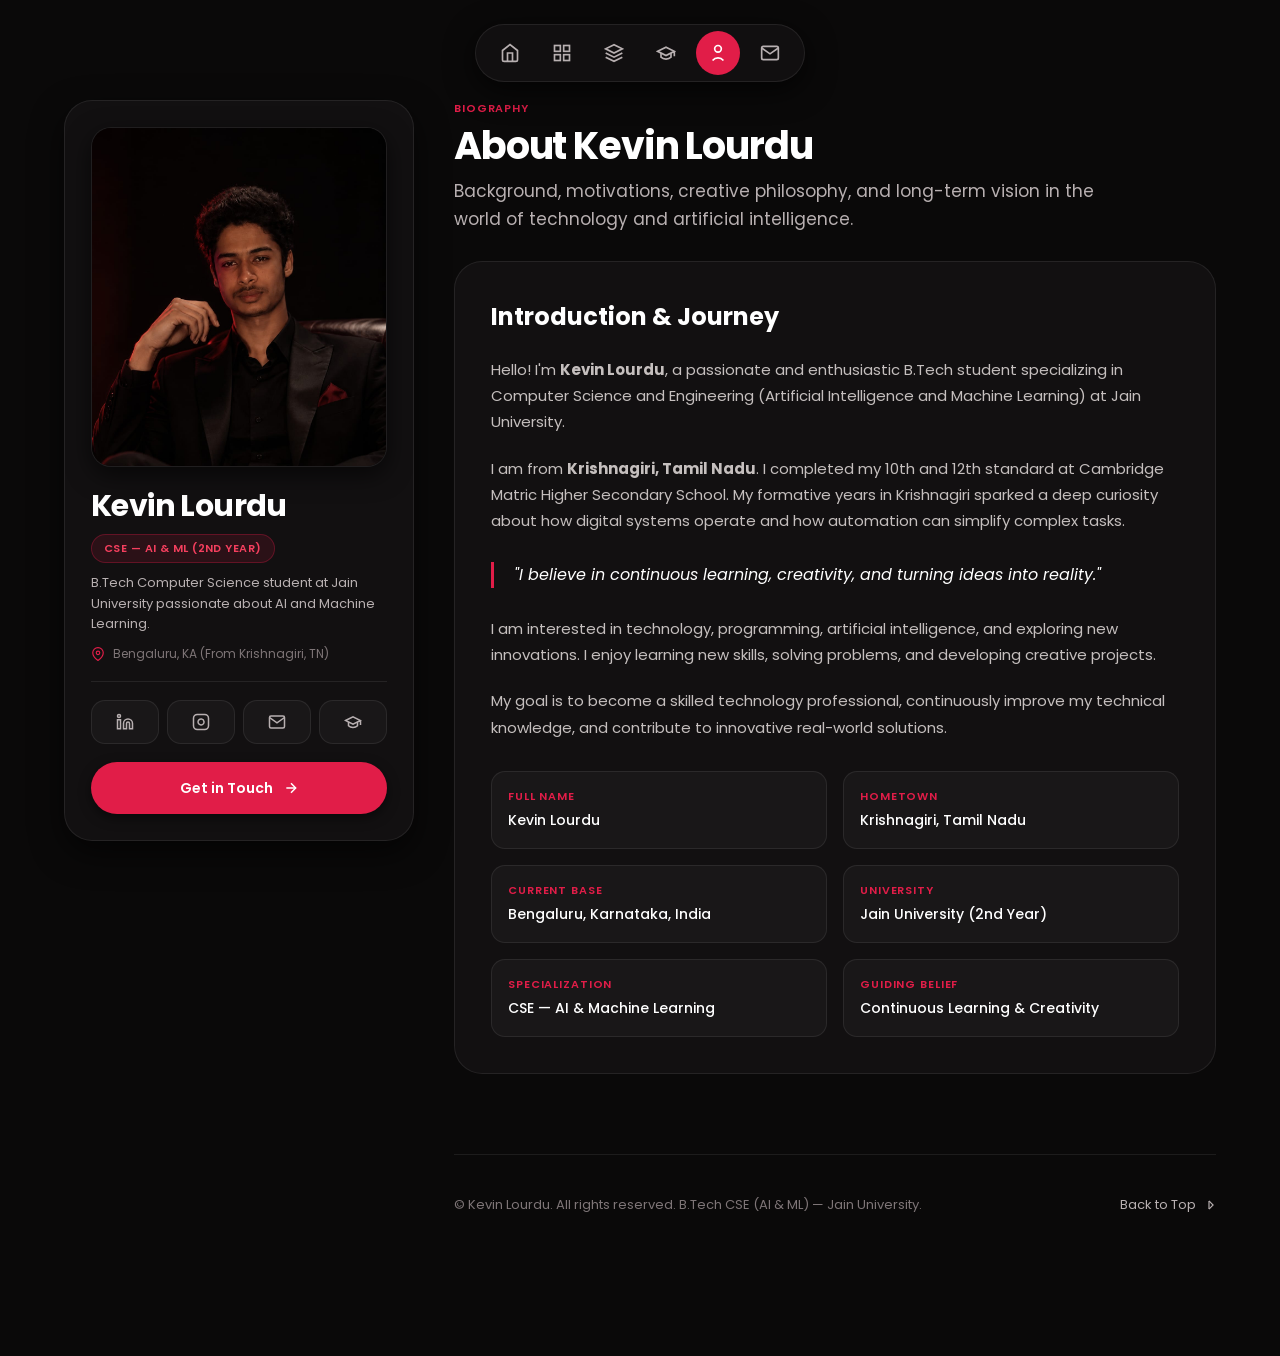
==== about.html @ d1ef48d5 "Initial commit: Kevin Lourdu Portfolio" ====
<!DOCTYPE html>
<html lang="en">
<head>
  <meta charset="UTF-8">
  <meta name="viewport" content="width=device-width, initial-scale=1.0">
  <title>About Me — Kevin Lourdu</title>
  <link rel="stylesheet" href="styles.css">
  <link rel="icon" type="image/svg+xml" href="data:image/svg+xml,<svg xmlns='http://www.w3.org/2000/svg' viewBox='0 0 24 24' fill='%23e11d48'><circle cx='12' cy='12' r='10'/></svg>">
</head>
<body>

  <!-- Floating Navigation -->
  <header class="floating-nav-container">
    <nav class="floating-nav" aria-label="Main Navigation">
      <a href="index.html#home" class="nav-item" aria-label="Home">
        <svg viewBox="0 0 24 24"><path d="M3 9l9-7 9 7v11a2 2 0 0 1-2 2H5a2 2 0 0 1-2-2z"></path><polyline points="9 22 9 12 15 12 15 22"></polyline></svg>
        <span class="nav-tooltip">Home</span>
      </a>
      <a href="projects.html" class="nav-item" aria-label="Projects">
        <svg viewBox="0 0 24 24"><rect x="3" y="3" width="7" height="7"></rect><rect x="14" y="3" width="7" height="7"></rect><rect x="14" y="14" width="7" height="7"></rect><rect x="3" y="14" width="7" height="7"></rect></svg>
        <span class="nav-tooltip">Projects</span>
      </a>
      <a href="skills.html" class="nav-item" aria-label="Skills &amp; Stack">
        <svg viewBox="0 0 24 24"><polygon points="12 2 2 7 12 12 22 7 12 2"></polygon><polyline points="2 17 12 22 22 17"></polyline><polyline points="2 12 12 17 22 12"></polyline></svg>
        <span class="nav-tooltip">Skills</span>
      </a>
      <a href="education.html" class="nav-item" aria-label="Education">
        <svg viewBox="0 0 24 24"><path d="M22 10v6M2 10l10-5 10 5-10 5z"></path><path d="M6 12v5c3 3 9 3 12 0v-5"></path></svg>
        <span class="nav-tooltip">Education</span>
      </a>
      <a href="about.html" class="nav-item active" aria-label="About Me">
        <svg viewBox="0 0 24 24"><circle cx="12" cy="7" r="4"></circle><path d="M5.5 21a8.38 8.38 0 0 1 13 0"></path></svg>
        <span class="nav-tooltip">About</span>
      </a>
      <a href="contact.html" class="nav-item" aria-label="Contact">
        <svg viewBox="0 0 24 24"><path d="M4 4h16c1.1 0 2 .9 2 2v12c0 1.1-.9 2-2 2H4c-1.1 0-2-.9-2-2V6c0-1.1.9-2 2-2z"></path><polyline points="22,6 12,13 2,6"></polyline></svg>
        <span class="nav-tooltip">Contact</span>
      </a>
    </nav>
  </header>

  <div class="master-wrapper">
    <!-- Sidebar -->
    <aside class="sidebar-sticky">
      <div class="profile-card tilt-card">
        <div class="profile-avatar-wrapper">
          <img src="kevin-portrait.jpg" alt="Kevin Lourdu" class="profile-avatar-img">
        </div>
        <div class="profile-info">
          <h2 class="profile-name">Kevin Lourdu</h2>
          <span class="profile-badge">CSE — AI &amp; ML (2nd Year)</span>
          <p class="profile-tagline">B.Tech Computer Science student at Jain University passionate about AI and Machine Learning.</p>
          <div class="profile-location">
            <svg viewBox="0 0 24 24" fill="none" stroke-width="2" style="width: 14px; height: 14px; stroke: var(--accent-crimson);"><path d="M21 10c0 7-9 13-9 13s-9-6-9-13a9 9 0 0 1 18 0z"></path><circle cx="12" cy="10" r="3"></circle></svg>
            <span>Bengaluru, KA (From Krishnagiri, TN)</span>
          </div>
        </div>
        <div class="social-pills-row">
          <a href="https://www.linkedin.com/in/kevin-lourdu-a-3013b038b?utm_source=share_via&utm_content=profile&utm_medium=member_android" target="_blank" rel="noopener" class="social-link-btn" aria-label="LinkedIn">
            <svg viewBox="0 0 24 24" fill="none" stroke="currentColor" stroke-width="2"><path d="M16 8a6 6 0 0 1 6 6v7h-4v-7a2 2 0 0 0-2-2 2 2 0 0 0-2 2v7h-4v-7a6 6 0 0 1 6-6z"></path><rect x="2" y="9" width="4" height="12"></rect><circle cx="4" cy="4" r="2"></circle></svg>
          </a>
          <a href="https://www.instagram.com/_kev.shadowluxe_/?utm_source=ig_web_button_share_sheet" target="_blank" rel="noopener" class="social-link-btn" aria-label="Instagram">
            <svg viewBox="0 0 24 24" fill="none" stroke="currentColor" stroke-width="2"><rect x="2" y="2" width="20" height="20" rx="5" ry="5"></rect><path d="M16 11.37A4 4 0 1 1 12.63 8 4 4 0 0 1 16 11.37z"></path><line x1="17.5" y1="6.5" x2="17.51" y2="6.5"></line></svg>
          </a>
          <a href="mailto:kevinpansi2008@gmail.com" class="social-link-btn" aria-label="Personal Email">
            <svg viewBox="0 0 24 24" fill="none" stroke="currentColor" stroke-width="2"><path d="M4 4h16c1.1 0 2 .9 2 2v12c0 1.1-.9 2-2 2H4c-1.1 0-2-.9-2-2V6c0-1.1.9-2 2-2z"></path><polyline points="22,6 12,13 2,6"></polyline></svg>
          </a>
          <a href="mailto:juug25btech23464@jainuniversity.ac.in" class="social-link-btn" aria-label="University Email">
            <svg viewBox="0 0 24 24" fill="none" stroke="currentColor" stroke-width="2"><path d="M22 10v6M2 10l10-5 10 5-10 5z"></path><path d="M6 12v5c3 3 9 3 12 0v-5"></path></svg>
          </a>
        </div>
        <a href="index.html#contact" class="primary-cta-btn">
          <span>Get in Touch</span>
          <svg viewBox="0 0 24 24" fill="none" stroke="currentColor" stroke-width="2.2"><line x1="5" y1="12" x2="19" y2="12"></line><polyline points="12 5 19 12 12 19"></polyline></svg>
        </a>
      </div>
    </aside>

    <!-- Main Content -->
    <main class="main-content">
      <section class="section-container">
        <div class="section-title-wrapper">
          <span class="section-pill-tag">Biography</span>
          <h1 class="section-title">About Kevin Lourdu</h1>
          <p class="hero-lead-text" style="margin-top: 4px;">
            Background, motivations, creative philosophy, and long-term vision in the world of technology and artificial intelligence.
          </p>
        </div>

        <div class="about-card tilt-card">
          <h2 style="font-family: var(--font-heading); font-size: 24px; color: var(--text-white);">
            Introduction &amp; Journey
          </h2>
          <p class="about-paragraph">
            Hello! I'm <strong>Kevin Lourdu</strong>, a passionate and enthusiastic B.Tech student specializing in Computer Science and Engineering (Artificial Intelligence and Machine Learning) at Jain University.
          </p>

          <p class="about-paragraph">
            I am from <strong>Krishnagiri, Tamil Nadu</strong>. I completed my 10th and 12th standard at Cambridge Matric Higher Secondary School. My formative years in Krishnagiri sparked a deep curiosity about how digital systems operate and how automation can simplify complex tasks.
          </p>

          <blockquote class="about-quote">
            "I believe in continuous learning, creativity, and turning ideas into reality."
          </blockquote>

          <p class="about-paragraph">
            I am interested in technology, programming, artificial intelligence, and exploring new innovations. I enjoy learning new skills, solving problems, and developing creative projects.
          </p>

          <p class="about-paragraph">
            My goal is to become a skilled technology professional, continuously improve my technical knowledge, and contribute to innovative real-world solutions.
          </p>

          <div class="about-highlights-grid">
            <div class="about-highlight-box">
              <span class="about-highlight-title">Full Name</span>
              <span class="about-highlight-val">Kevin Lourdu</span>
            </div>
            <div class="about-highlight-box">
              <span class="about-highlight-title">Hometown</span>
              <span class="about-highlight-val">Krishnagiri, Tamil Nadu</span>
            </div>
            <div class="about-highlight-box">
              <span class="about-highlight-title">Current Base</span>
              <span class="about-highlight-val">Bengaluru, Karnataka, India</span>
            </div>
            <div class="about-highlight-box">
              <span class="about-highlight-title">University</span>
              <span class="about-highlight-val">Jain University (2nd Year)</span>
            </div>
            <div class="about-highlight-box">
              <span class="about-highlight-title">Specialization</span>
              <span class="about-highlight-val">CSE — AI &amp; Machine Learning</span>
            </div>
            <div class="about-highlight-box">
              <span class="about-highlight-title">Guiding Belief</span>
              <span class="about-highlight-val">Continuous Learning &amp; Creativity</span>
            </div>
          </div>
        </div>
      </section>

      <footer class="site-footer">
        <div><span>&copy; Kevin Lourdu. All rights reserved. B.Tech CSE (AI &amp; ML) — Jain University.</span></div>
        <button class="back-to-top-btn" aria-label="Scroll back to top">
          <span>Back to Top</span>
          <svg width="14" height="14" viewBox="0 0 24 24" fill="none" stroke="currentColor" stroke-width="2"><line x1="12" y1="19" x2="12" y2="5"></line><polyline points="12 5 19 12 12 19"></polyline></svg>
        </button>
      </footer>
    </main>
  </div>

  <script src="script.js"></script>
</body>
</html>
---- styles.css ----
/* ==========================================================================
   KEVIN LOURDU - SHADOW LUXE & AI SYSTEMS DESIGN ENGINE
   Cinematic Noir, Crimson Ruby & Obsidian Velvet
   ========================================================================== */

@import url('https://fonts.googleapis.com/css2?family=Inter:wght@400;500;600;700&family=Poppins:ital,wght@0,300;0,400;0,500;0,600;0,700;0,800;0,900;1,400;1,600&display=swap');

:root {
  /* Color Palette - Shadow Luxe & Cinematic Chiaroscuro */
  --bg-dark: #0a0909;
  --bg-card: #121011;
  --bg-card-subtle: #171415;
  --bg-card-hover: #1d191b;
  --border-subtle: rgba(255, 255, 255, 0.08);
  --border-crimson: rgba(225, 29, 72, 0.22);
  --border-pill: rgba(255, 255, 255, 0.14);
  --border-focus: rgba(225, 29, 72, 0.7);
  
  /* Text Hierarchy */
  --text-white: #ffffff;
  --text-muted: #b8b0b1;
  --text-secondary: #7e7577;
  --text-dark: #0a0909;

  /* Luxury Accents */
  --accent-crimson: #e11d48;
  --accent-crimson-deep: #be123c;
  --accent-crimson-hover: #f43f5e;
  --accent-gold: #d4af37;
  --accent-gold-subtle: #e5c07b;
  --accent-platinum: #e2e8f0;
  --accent-wine: #881337;

  /* Typography */
  --font-heading: 'Poppins', -apple-system, BlinkMacSystemFont, 'Segoe UI', Roboto, sans-serif;
  --font-body: 'Poppins', -apple-system, BlinkMacSystemFont, 'Segoe UI', Roboto, sans-serif;
  --font-mono: ui-monospace, SFMono-Regular, Menlo, Monaco, Consolas, monospace;

  /* Sizing & Transitions */
  --sidebar-width: 350px;
  --container-max-width: 1200px;
  --content-max-width: 780px;
  --radius-sm: 8px;
  --radius-md: 14px;
  --radius-lg: 20px;
  --radius-xl: 28px;
  --radius-pill: 9999px;

  /* Spring Physics & Motion Curve */
  --ease-spring: cubic-bezier(0.16, 1, 0.3, 1);
  --transition-fast: 0.18s cubic-bezier(0.16, 1, 0.3, 1);
  --transition-smooth: 0.3s cubic-bezier(0.16, 1, 0.3, 1);
}

/* Base Reset */
*, *::before, *::after {
  box-sizing: border-box;
  margin: 0;
  padding: 0;
}

html {
  font-family: var(--font-body);
  background-color: var(--bg-dark);
  color: var(--text-white);
  scroll-behavior: smooth;
  text-rendering: optimizeLegibility;
  -webkit-font-smoothing: antialiased;
  -moz-osx-font-smoothing: grayscale;
}

body {
  min-height: 100vh;
  position: relative;
  background-color: var(--bg-dark);
  color: var(--text-white);
  line-height: 1.6;
  overflow-x: hidden;
  padding-bottom: 80px;
}

a {
  color: inherit;
  text-decoration: none;
  transition: var(--transition-fast);
}

img {
  display: block;
  max-width: 100%;
  height: auto;
}

button, input, textarea, select {
  font-family: inherit;
  font-size: inherit;
  border: none;
  outline: none;
  background: none;
}

/* ==========================================================================
   FLOATING TOP PILL NAVIGATION
   ========================================================================== */
.floating-nav-container {
  position: fixed;
  top: 24px;
  left: 0;
  right: 0;
  z-index: 1000;
  display: flex;
  justify-content: center;
  pointer-events: none;
}

.floating-nav {
  pointer-events: auto;
  display: flex;
  align-items: center;
  gap: 8px;
  padding: 6px 12px;
  background: rgba(18, 16, 17, 0.95);
  backdrop-filter: blur(24px);
  -webkit-backdrop-filter: blur(24px);
  border: 1px solid var(--border-subtle);
  border-radius: var(--radius-pill);
  box-shadow: 0 8px 30px rgba(0, 0, 0, 0.7);
}

.nav-item {
  position: relative;
  display: flex;
  align-items: center;
  justify-content: center;
  width: 44px;
  height: 44px;
  border-radius: var(--radius-pill);
  color: var(--text-muted);
  background: transparent;
  cursor: pointer;
  transition: all var(--transition-fast);
  will-change: transform;
}

.nav-item svg {
  width: 20px;
  height: 20px;
  stroke: currentColor;
  stroke-width: 2;
  fill: none;
  transition: stroke var(--transition-fast);
}

.nav-item:hover {
  color: var(--text-white);
  background: rgba(225, 29, 72, 0.14);
  transform: translateY(-2px);
}

.nav-item:active {
  transform: scale(0.92);
}

.nav-item.active {
  color: var(--text-white);
  background: var(--accent-crimson);
  box-shadow: none;
}

.nav-item.active svg {
  stroke: var(--text-white);
}

/* Navigation Tooltip */
.nav-item .nav-tooltip {
  position: absolute;
  top: -38px;
  left: 50%;
  transform: translateX(-50%) translateY(4px);
  background: rgba(14, 12, 13, 0.98);
  border: 1px solid var(--border-subtle);
  color: var(--text-white);
  font-size: 11px;
  font-weight: 500;
  padding: 4px 10px;
  border-radius: 6px;
  white-space: nowrap;
  pointer-events: none;
  opacity: 0;
  visibility: hidden;
  transition: all 0.15s ease;
  box-shadow: 0 4px 12px rgba(0, 0, 0, 0.6);
}

.nav-item:hover .nav-tooltip {
  opacity: 1;
  visibility: visible;
  transform: translateX(-50%) translateY(0);
}

/* ==========================================================================
   FLOATING CORNER ACTION BADGES
   ========================================================================== */
.corner-badge-left {
  position: fixed;
  bottom: 24px;
  left: 24px;
  z-index: 999;
}

.corner-badge-right {
  position: fixed;
  bottom: 24px;
  right: 24px;
  z-index: 999;
  display: flex;
  gap: 10px;
}

.action-pill {
  display: inline-flex;
  align-items: center;
  gap: 8px;
  padding: 8px 18px;
  font-size: 12px;
  font-weight: 500;
  border-radius: var(--radius-pill);
  backdrop-filter: blur(16px);
  -webkit-backdrop-filter: blur(16px);
  transition: all var(--transition-fast);
  cursor: pointer;
}

.action-pill.glass-dark {
  background: #141213;
  color: var(--text-white);
  border: 1px solid var(--border-subtle);
  box-shadow: 0 4px 12px rgba(0, 0, 0, 0.5);
}

.action-pill.glass-dark:hover {
  background: #1c181a;
  border-color: rgba(255, 255, 255, 0.2);
  transform: translateY(-2px);
}

.action-pill.glass-crimson {
  background: var(--accent-crimson);
  color: var(--text-white);
  font-weight: 600;
  border: 1px solid transparent;
  box-shadow: 0 4px 12px rgba(0, 0, 0, 0.5);
}

.action-pill.glass-crimson:hover {
  background: var(--accent-crimson-hover);
  transform: translateY(-2px);
  box-shadow: 0 6px 16px rgba(0, 0, 0, 0.6);
}

.action-pill:active {
  transform: scale(0.96);
}

/* ==========================================================================
   PAGE LAYOUT & MASTER CONTAINER
   ========================================================================== */
.master-wrapper {
  max-width: var(--container-max-width);
  margin: 0 auto;
  padding: 100px 24px 60px;
  display: grid;
  grid-template-columns: var(--sidebar-width) 1fr;
  gap: 40px;
  align-items: start;
}

/* ==========================================================================
   LEFT SIDEBAR: PROFILE CARD
   ========================================================================== */
.sidebar-sticky {
  position: sticky;
  top: 96px;
  width: 100%;
}

.profile-card {
  background: var(--bg-card);
  border: 1px solid var(--border-subtle);
  border-radius: var(--radius-xl);
  padding: 26px;
  position: relative;
  overflow: hidden;
  box-shadow: 0 12px 32px rgba(0, 0, 0, 0.6);
  transition: border-color var(--transition-smooth), transform var(--transition-smooth);
}

.profile-card:hover {
  border-color: rgba(255, 255, 255, 0.16);
}

/* 3D Spatial Tilt Container without diffuse glow */
.tilt-card {
  transform-style: preserve-3d;
  transition: transform 0.15s ease-out, box-shadow 0.2s ease-out;
  position: relative;
}

.tilt-card::before {
  display: none !important;
}

.profile-avatar-wrapper {
  position: relative;
  width: 100%;
  aspect-ratio: 1 / 1.15;
  border-radius: var(--radius-lg);
  overflow: hidden;
  background: #0d0b0c;
  margin-bottom: 22px;
  border: 1px solid var(--border-subtle);
  box-shadow: 0 8px 24px rgba(0, 0, 0, 0.6);
}

.profile-avatar-img {
  width: 100%;
  height: 100%;
  object-fit: cover;
  object-position: center top;
  transition: transform 0.6s var(--ease-spring);
}

.profile-card:hover .profile-avatar-img {
  transform: scale(1.03);
}

.profile-info {
  display: flex;
  flex-direction: column;
  gap: 10px;
}

.profile-name {
  font-family: var(--font-heading);
  font-size: 30px;
  font-weight: 700;
  letter-spacing: -0.02em;
  color: var(--text-white);
  line-height: 1.15;
}

.profile-badge {
  display: inline-flex;
  align-items: center;
  gap: 6px;
  font-size: 11px;
  font-weight: 600;
  letter-spacing: 0.04em;
  text-transform: uppercase;
  color: var(--accent-crimson-hover);
  background: rgba(225, 29, 72, 0.12);
  padding: 5px 12px;
  border-radius: var(--radius-pill);
  border: 1px solid rgba(225, 29, 72, 0.3);
  width: fit-content;
}

.profile-tagline {
  font-size: 13px;
  color: var(--text-muted);
  line-height: 1.55;
}

.profile-location {
  display: flex;
  align-items: center;
  gap: 8px;
  font-size: 12px;
  color: var(--text-secondary);
}

.profile-location svg {
  width: 14px;
  height: 14px;
  stroke: var(--accent-crimson);
}

.social-pills-row {
  display: grid;
  grid-template-columns: repeat(4, 1fr);
  gap: 8px;
  margin-top: 18px;
  padding-top: 18px;
  border-top: 1px solid var(--border-subtle);
}

.social-link-btn {
  display: flex;
  align-items: center;
  justify-content: center;
  height: 44px;
  background: rgba(255, 255, 255, 0.03);
  border: 1px solid var(--border-subtle);
  border-radius: var(--radius-md);
  color: var(--text-muted);
  transition: all var(--transition-fast);
}

.social-link-btn svg {
  width: 18px;
  height: 18px;
  stroke: currentColor;
  stroke-width: 2;
  fill: none;
}

.social-link-btn:hover {
  background: rgba(225, 29, 72, 0.15);
  color: var(--text-white);
  border-color: rgba(225, 29, 72, 0.4);
  transform: translateY(-2px);
}

.social-link-btn:active {
  transform: scale(0.94);
}

.primary-cta-btn {
  display: flex;
  align-items: center;
  justify-content: center;
  gap: 10px;
  width: 100%;
  padding: 14px 20px;
  margin-top: 18px;
  background: var(--accent-crimson);
  color: var(--text-white);
  font-size: 14px;
  font-weight: 600;
  border-radius: var(--radius-pill);
  cursor: pointer;
  transition: all var(--transition-fast);
  box-shadow: 0 4px 12px rgba(0, 0, 0, 0.5);
  border: 1px solid transparent;
}

.primary-cta-btn svg {
  width: 16px;
  height: 16px;
  stroke: var(--text-white);
  stroke-width: 2.2;
  transition: transform var(--transition-fast);
}

.primary-cta-btn:hover {
  background: var(--accent-crimson-hover);
  transform: translateY(-1px);
  box-shadow: 0 6px 16px rgba(0, 0, 0, 0.6);
}

.primary-cta-btn:hover svg {
  transform: translateX(4px);
}

.primary-cta-btn:active {
  transform: scale(0.97);
}

/* ==========================================================================
   RIGHT CONTENT CONTAINER & SECTIONS
   ========================================================================== */
.main-content {
  display: flex;
  flex-direction: column;
  gap: 80px;
  min-width: 0;
}

.section-container {
  display: flex;
  flex-direction: column;
  gap: 28px;
}

.section-header-row {
  display: flex;
  align-items: flex-end;
  justify-content: space-between;
  gap: 16px;
  padding-bottom: 8px;
}

.section-title-wrapper {
  display: flex;
  flex-direction: column;
  gap: 6px;
}

.section-pill-tag {
  display: inline-flex;
  align-items: center;
  gap: 6px;
  font-size: 11px;
  font-weight: 600;
  text-transform: uppercase;
  letter-spacing: 0.08em;
  color: var(--accent-crimson);
}

.section-title {
  font-family: var(--font-heading);
  font-size: 38px;
  font-weight: 700;
  letter-spacing: -0.03em;
  color: var(--text-white);
  line-height: 1.15;
}

.section-view-all-link {
  display: inline-flex;
  align-items: center;
  gap: 6px;
  font-size: 13px;
  font-weight: 500;
  color: var(--text-muted);
  transition: var(--transition-fast);
  padding: 6px 14px;
  border-radius: var(--radius-pill);
  border: 1px solid var(--border-subtle);
  background: rgba(255, 255, 255, 0.02);
}

.section-view-all-link:hover {
  color: var(--text-white);
  background: rgba(225, 29, 72, 0.12);
  border-color: rgba(225, 29, 72, 0.3);
}

.section-view-all-link svg {
  width: 14px;
  height: 14px;
  stroke: currentColor;
  stroke-width: 2;
  transition: transform var(--transition-fast);
}

.section-view-all-link:hover svg {
  transform: translateX(3px);
}

/* ==========================================================================
   SECTION 1: HERO DISPLAY
   ========================================================================== */
.hero-greeting-pill {
  display: inline-flex;
  align-items: center;
  gap: 8px;
  padding: 6px 16px;
  background: rgba(225, 29, 72, 0.1);
  border: 1px solid rgba(225, 29, 72, 0.28);
  border-radius: var(--radius-pill);
  font-size: 11px;
  font-weight: 600;
  letter-spacing: 0.08em;
  text-transform: uppercase;
  color: var(--accent-crimson-hover);
  width: fit-content;
}

.hero-giant-heading {
  font-family: var(--font-heading);
  font-size: 92px;
  font-weight: 800;
  line-height: 0.95;
  letter-spacing: -0.04em;
  text-transform: uppercase;
  color: var(--text-white);
  margin-top: 12px;
}

.hero-giant-heading .ghost-stroke {
  color: transparent;
  -webkit-text-stroke: 2px var(--accent-crimson);
  text-stroke: 2px var(--accent-crimson);
  display: inline-block;
  transition: all 0.4s ease;
}

.hero-giant-heading .ghost-stroke:hover {
  color: var(--accent-crimson);
}

.hero-lead-text {
  font-size: 17px;
  color: var(--text-muted);
  max-width: 650px;
  line-height: 1.65;
  margin-top: 10px;
}

/* Metrics Row */
.hero-stats-grid {
  display: grid;
  grid-template-columns: repeat(3, 1fr);
  gap: 16px;
  margin-top: 16px;
}

.stat-card {
  background: var(--bg-card);
  border: 1px solid var(--border-subtle);
  border-radius: var(--radius-lg);
  padding: 22px 20px;
  display: flex;
  flex-direction: column;
  gap: 4px;
  transition: all var(--transition-fast);
}

.stat-card:hover {
  background: var(--bg-card-hover);
  border-color: rgba(225, 29, 72, 0.3);
  transform: translateY(-2px);
}

.stat-number {
  font-family: var(--font-heading);
  font-size: 38px;
  font-weight: 800;
  letter-spacing: -0.03em;
  color: var(--text-white);
  line-height: 1;
}

.stat-number.accent-crimson {
  color: var(--accent-crimson);
}

.stat-label {
  font-size: 13px;
  color: var(--text-muted);
  font-weight: 500;
}

/* ==========================================================================
   SECTION 2: FEATURED DUAL ACCENT CARDS
   ========================================================================== */
.dual-cards-grid {
  display: grid;
  grid-template-columns: repeat(2, 1fr);
  gap: 20px;
}

.accent-card {
  border-radius: var(--radius-xl);
  padding: 32px 28px;
  display: flex;
  flex-direction: column;
  justify-content: space-between;
  gap: 36px;
  min-height: 260px;
  position: relative;
  overflow: hidden;
  transition: transform var(--transition-fast), box-shadow var(--transition-fast);
  cursor: pointer;
}

.accent-card.card-crimson {
  background: linear-gradient(135deg, #be123c, #881337);
  color: var(--text-white);
  border: 1px solid rgba(255, 255, 255, 0.15);
  box-shadow: 0 8px 24px rgba(0, 0, 0, 0.6);
}

.accent-card.card-velvet {
  background: #151213;
  color: var(--text-white);
  border: 1px solid rgba(212, 175, 55, 0.35);
  box-shadow: 0 8px 24px rgba(0, 0, 0, 0.6);
}

.accent-card:hover {
  transform: translateY(-3px);
}

.accent-card.card-crimson:hover {
  box-shadow: 0 12px 30px rgba(0, 0, 0, 0.7);
}

.accent-card.card-velvet:hover {
  box-shadow: 0 12px 30px rgba(0, 0, 0, 0.7);
  border-color: rgba(212, 175, 55, 0.6);
}

.accent-card-tag {
  display: inline-flex;
  align-items: center;
  gap: 6px;
  font-size: 11px;
  font-weight: 700;
  letter-spacing: 0.08em;
  text-transform: uppercase;
}

.card-crimson .accent-card-tag {
  color: rgba(255, 255, 255, 0.85);
}

.card-velvet .accent-card-tag {
  color: var(--accent-gold);
}

.accent-card-title {
  font-family: var(--font-heading);
  font-size: 26px;
  font-weight: 700;
  line-height: 1.25;
  letter-spacing: -0.02em;
}

.accent-card-desc {
  font-size: 14px;
  line-height: 1.5;
  opacity: 0.9;
  margin-top: 8px;
}

.accent-card-footer {
  display: flex;
  align-items: center;
  justify-content: space-between;
  margin-top: auto;
}

.accent-card-arrow-btn {
  width: 44px;
  height: 44px;
  border-radius: 50%;
  display: flex;
  align-items: center;
  justify-content: center;
  transition: transform var(--transition-fast), background var(--transition-fast);
}

.card-crimson .accent-card-arrow-btn {
  background: var(--text-white);
  color: var(--accent-crimson-deep);
}

.card-velvet .accent-card-arrow-btn {
  background: var(--accent-gold);
  color: var(--text-dark);
}

.accent-card:hover .accent-card-arrow-btn {
  transform: rotate(-45deg) scale(1.08);
}

/* ==========================================================================
   SECTION 3: SELECTED PROJECTS GRID
   ========================================================================== */
.projects-grid {
  display: grid;
  grid-template-columns: 1fr;
  gap: 28px;
}

.project-card {
  background: var(--bg-card);
  border: 1px solid var(--border-subtle);
  border-radius: var(--radius-xl);
  overflow: hidden;
  transition: all var(--transition-smooth);
  display: flex;
  flex-direction: column;
  position: relative;
}

.project-card:hover {
  border-color: rgba(255, 255, 255, 0.18);
  transform: translateY(-3px);
  box-shadow: 0 12px 28px rgba(0, 0, 0, 0.6);
}

.project-image-box {
  width: 100%;
  aspect-ratio: 16 / 9;
  overflow: hidden;
  position: relative;
  background: #171415;
  display: flex;
  align-items: center;
  justify-content: center;
}

.project-image-box img {
  width: 100%;
  height: 100%;
  object-fit: cover;
  transition: transform 0.7s var(--ease-spring);
}

.project-card:hover .project-image-box img {
  transform: scale(1.04);
}

.project-details {
  padding: 26px 28px;
  display: flex;
  flex-direction: column;
  gap: 12px;
}

.project-meta-row {
  display: flex;
  align-items: center;
  justify-content: space-between;
}

.project-tags-list {
  display: flex;
  flex-wrap: wrap;
  gap: 8px;
}

.tag-badge {
  font-size: 11px;
  font-weight: 500;
  padding: 4px 10px;
  border-radius: var(--radius-pill);
  background: rgba(255, 255, 255, 0.04);
  border: 1px solid var(--border-subtle);
  color: var(--text-muted);
}

.project-year {
  font-size: 13px;
  color: var(--accent-gold);
  font-weight: 500;
}

.project-title {
  font-family: var(--font-heading);
  font-size: 24px;
  font-weight: 700;
  letter-spacing: -0.02em;
  color: var(--text-white);
}

.project-desc {
  font-size: 14px;
  color: var(--text-muted);
  line-height: 1.6;
}

/* ==========================================================================
   SECTION 4: TECHNICAL SKILLS & STACK
   ========================================================================== */
.skills-grid {
  display: grid;
  grid-template-columns: repeat(3, 1fr);
  gap: 16px;
}

.skill-card {
  background: var(--bg-card);
  border: 1px solid var(--border-subtle);
  border-radius: var(--radius-lg);
  padding: 24px 20px;
  display: flex;
  flex-direction: column;
  gap: 12px;
  transition: all var(--transition-fast);
}

.skill-card:hover {
  background: var(--bg-card-hover);
  border-color: rgba(225, 29, 72, 0.35);
  transform: translateY(-3px);
}

.skill-icon-badge {
  width: 48px;
  height: 48px;
  border-radius: var(--radius-md);
  background: rgba(255, 255, 255, 0.04);
  border: 1px solid var(--border-subtle);
  display: flex;
  align-items: center;
  justify-content: center;
  font-family: var(--font-heading);
  font-weight: 800;
  font-size: 18px;
  color: var(--accent-crimson);
}

.skill-card:nth-child(2) .skill-icon-badge { color: var(--accent-gold); }
.skill-card:nth-child(3) .skill-icon-badge { color: var(--accent-crimson-hover); }
.skill-card:nth-child(4) .skill-icon-badge { color: #f43f5e; }
.skill-card:nth-child(5) .skill-icon-badge { color: #fbbf24; }
.skill-card:nth-child(6) .skill-icon-badge { color: var(--accent-platinum); }

.skill-title {
  font-family: var(--font-heading);
  font-size: 17px;
  font-weight: 600;
  color: var(--text-white);
}

.skill-desc {
  font-size: 13px;
  color: var(--text-muted);
  line-height: 1.5;
}

.skill-level-bar {
  width: 100%;
  height: 5px;
  background: rgba(255, 255, 255, 0.08);
  border-radius: var(--radius-pill);
  overflow: hidden;
  margin-top: 4px;
}

.skill-level-fill {
  height: 100%;
  border-radius: var(--radius-pill);
  background: linear-gradient(90deg, var(--accent-crimson), var(--accent-crimson-hover));
  transition: width 1s var(--ease-spring);
}

/* ==========================================================================
   SECTION 5: EDUCATION & ACADEMIC JOURNEY
   ========================================================================== */
.education-list {
  display: flex;
  flex-direction: column;
  gap: 16px;
}

.education-item {
  background: var(--bg-card);
  border: 1px solid var(--border-subtle);
  border-radius: var(--radius-lg);
  padding: 26px 28px;
  display: flex;
  flex-direction: column;
  gap: 14px;
  transition: all var(--transition-fast);
}

.education-item:hover {
  background: var(--bg-card-hover);
  border-color: rgba(225, 29, 72, 0.35);
  transform: translateX(4px);
}

.edu-header-row {
  display: flex;
  align-items: center;
  justify-content: space-between;
  gap: 16px;
}

.edu-left-col {
  display: flex;
  align-items: center;
  gap: 18px;
}

.edu-icon-logo {
  width: 52px;
  height: 52px;
  border-radius: var(--radius-md);
  background: rgba(255, 255, 255, 0.04);
  border: 1px solid var(--border-subtle);
  display: flex;
  align-items: center;
  justify-content: center;
  font-family: var(--font-heading);
  font-weight: 800;
  font-size: 20px;
  color: var(--accent-crimson);
  flex-shrink: 0;
}

.edu-info {
  display: flex;
  flex-direction: column;
  gap: 3px;
}

.edu-degree {
  font-family: var(--font-heading);
  font-size: 18px;
  font-weight: 600;
  color: var(--text-white);
}

.edu-institution {
  font-size: 14px;
  color: var(--text-muted);
}

.edu-date-pill {
  font-size: 12px;
  font-weight: 500;
  padding: 5px 14px;
  border-radius: var(--radius-pill);
  background: rgba(255, 255, 255, 0.05);
  border: 1px solid var(--border-subtle);
  color: var(--text-white);
  flex-shrink: 0;
}

/* ==========================================================================
   SECTION 6: ABOUT ME ESSAY
   ========================================================================== */
.about-card {
  background: var(--bg-card);
  border: 1px solid var(--border-subtle);
  border-radius: var(--radius-xl);
  padding: 36px;
  display: flex;
  flex-direction: column;
  gap: 20px;
  position: relative;
  overflow: hidden;
}

.about-paragraph {
  font-size: 15px;
  color: #c5bfbe;
  line-height: 1.75;
}

.about-quote {
  border-left: 3px solid var(--accent-crimson);
  padding-left: 20px;
  font-style: italic;
  font-size: 16px;
  color: var(--text-white);
  margin: 8px 0;
}

.about-highlights-grid {
  display: grid;
  grid-template-columns: repeat(2, 1fr);
  gap: 16px;
  margin-top: 10px;
}

.about-highlight-box {
  background: rgba(255, 255, 255, 0.03);
  border: 1px solid var(--border-subtle);
  border-radius: var(--radius-md);
  padding: 16px;
  display: flex;
  flex-direction: column;
  gap: 4px;
}

.about-highlight-title {
  font-size: 11px;
  font-weight: 600;
  text-transform: uppercase;
  color: var(--accent-crimson);
  letter-spacing: 0.08em;
}

.about-highlight-val {
  font-size: 14px;
  color: var(--text-white);
  font-weight: 500;
}

/* ==========================================================================
   SECTION 7: CONTACT FORM & CONNECT HUB
   ========================================================================== */
.contact-card {
  background: var(--bg-card);
  border: 1px solid var(--border-subtle);
  border-radius: var(--radius-xl);
  padding: 40px;
  display: flex;
  flex-direction: column;
  gap: 32px;
  position: relative;
  overflow: hidden;
}

.contact-header {
  display: flex;
  flex-direction: column;
  gap: 10px;
}

.contact-headline {
  font-family: var(--font-heading);
  font-size: 40px;
  font-weight: 800;
  letter-spacing: -0.03em;
  color: var(--text-white);
  line-height: 1.1;
}

.contact-subtext {
  font-size: 15px;
  color: var(--text-muted);
  max-width: 580px;
}

.direct-connect-grid {
  display: grid;
  grid-template-columns: repeat(2, 1fr);
  gap: 16px;
}

.connect-box {
  background: rgba(255, 255, 255, 0.03);
  border: 1px solid var(--border-subtle);
  border-radius: var(--radius-md);
  padding: 18px 20px;
  display: flex;
  align-items: center;
  gap: 14px;
  transition: all var(--transition-fast);
}

.connect-box:hover {
  background: rgba(225, 29, 72, 0.1);
  border-color: rgba(225, 29, 72, 0.35);
  transform: translateY(-2px);
}

.connect-box svg {
  width: 22px;
  height: 22px;
  stroke: var(--accent-crimson);
  flex-shrink: 0;
}

.connect-info {
  display: flex;
  flex-direction: column;
  gap: 2px;
  min-width: 0;
}

.connect-label {
  font-size: 11px;
  font-weight: 600;
  text-transform: uppercase;
  color: var(--text-secondary);
}

.connect-val {
  font-size: 13px;
  font-weight: 500;
  color: var(--text-white);
  white-space: nowrap;
  overflow: hidden;
  text-overflow: ellipsis;
}

.contact-form {
  display: flex;
  flex-direction: column;
  gap: 20px;
}

.form-row {
  display: grid;
  grid-template-columns: repeat(2, 1fr);
  gap: 16px;
}

.form-group {
  display: flex;
  flex-direction: column;
  gap: 8px;
}

.form-label {
  font-size: 13px;
  font-weight: 500;
  color: var(--text-white);
}

.form-input, .form-textarea {
  background: rgba(255, 255, 255, 0.03);
  border: 1px solid var(--border-subtle);
  border-radius: var(--radius-md);
  padding: 14px 18px;
  color: var(--text-white);
  font-size: 14px;
  transition: all var(--transition-fast);
}

.form-input:focus, .form-textarea:focus {
  background: rgba(255, 255, 255, 0.06);
  border-color: var(--accent-crimson);
  box-shadow: none;
  outline: none;
}

.form-input::placeholder, .form-textarea::placeholder {
  color: var(--text-secondary);
}

.subject-pills-selector {
  display: grid;
  grid-template-columns: repeat(4, 1fr);
  gap: 10px;
}

.subject-btn {
  padding: 10px 14px;
  background: rgba(255, 255, 255, 0.03);
  border: 1px solid var(--border-subtle);
  border-radius: var(--radius-pill);
  color: var(--text-muted);
  font-size: 12px;
  font-weight: 500;
  text-align: center;
  cursor: pointer;
  transition: all var(--transition-fast);
}

.subject-btn:hover {
  background: rgba(255, 255, 255, 0.08);
  color: var(--text-white);
}

.subject-btn.selected {
  background: var(--accent-crimson);
  color: var(--text-white);
  font-weight: 600;
  border-color: var(--accent-crimson);
  box-shadow: none;
}

.submit-btn {
  display: flex;
  align-items: center;
  justify-content: center;
  gap: 10px;
  padding: 16px 28px;
  background: var(--accent-crimson);
  color: var(--text-white);
  font-size: 15px;
  font-weight: 600;
  border-radius: var(--radius-pill);
  cursor: pointer;
  transition: all var(--transition-fast);
  margin-top: 8px;
  width: fit-content;
  border: 1px solid transparent;
  box-shadow: 0 4px 12px rgba(0, 0, 0, 0.5);
}

.submit-btn:hover {
  background: var(--accent-crimson-hover);
  transform: translateY(-2px);
  box-shadow: 0 6px 18px rgba(0, 0, 0, 0.6);
}

.submit-btn:active {
  transform: scale(0.97);
}

/* Toast message */
.form-toast {
  display: none;
  padding: 14px 20px;
  background: rgba(225, 29, 72, 0.18);
  border: 1px solid rgba(225, 29, 72, 0.4);
  border-radius: var(--radius-md);
  color: #fda4af;
  font-size: 14px;
  font-weight: 500;
}

.form-toast.active {
  display: flex;
  align-items: center;
  gap: 10px;
}

/* ==========================================================================
   FOOTER
   ========================================================================== */
.site-footer {
  padding-top: 40px;
  border-top: 1px solid var(--border-subtle);
  display: flex;
  align-items: center;
  justify-content: space-between;
  gap: 20px;
  font-size: 13px;
  color: var(--text-secondary);
}

.back-to-top-btn {
  display: inline-flex;
  align-items: center;
  gap: 6px;
  color: var(--text-muted);
  cursor: pointer;
  transition: var(--transition-fast);
}

.back-to-top-btn:hover {
  color: var(--text-white);
}

/* ==========================================================================
   VIEW PANELS & ROUTING TABS
   ========================================================================== */
.view-panel {
  display: none;
  animation: fadeIn 0.3s ease forwards;
}

.view-panel.active {
  display: flex;
  flex-direction: column;
  gap: 60px;
}

@keyframes fadeIn {
  from { opacity: 0; transform: translateY(8px); }
  to { opacity: 1; transform: translateY(0); }
}

/* Filter Bar */
.filter-bar {
  display: flex;
  align-items: center;
  gap: 10px;
  overflow-x: auto;
  padding-bottom: 4px;
}

.filter-pill {
  padding: 8px 18px;
  background: rgba(255, 255, 255, 0.04);
  border: 1px solid var(--border-subtle);
  border-radius: var(--radius-pill);
  font-size: 13px;
  font-weight: 500;
  color: var(--text-muted);
  cursor: pointer;
  transition: all var(--transition-fast);
  white-space: nowrap;
}

.filter-pill:hover {
  background: rgba(225, 29, 72, 0.12);
  color: var(--text-white);
  border-color: rgba(225, 29, 72, 0.3);
}

.filter-pill.active {
  background: var(--accent-crimson);
  color: var(--text-white);
  font-weight: 600;
  border-color: var(--accent-crimson);
}

/* ==========================================================================
   RESPONSIVE MEDIA QUERIES
   ========================================================================== */
@media (max-width: 1120px) {
  :root {
    --sidebar-width: 310px;
  }
  .master-wrapper {
    gap: 32px;
    padding: 90px 20px 60px;
  }
  .hero-giant-heading {
    font-size: 72px;
  }
  .skills-grid {
    grid-template-columns: repeat(2, 1fr);
  }
}

@media (max-width: 860px) {
  .master-wrapper {
    grid-template-columns: 1fr;
    gap: 48px;
    padding-top: 84px;
  }

  .sidebar-sticky {
    position: static;
  }

  .profile-card {
    max-width: 540px;
    margin: 0 auto;
  }

  .hero-giant-heading {
    font-size: 54px;
  }

  .dual-cards-grid {
    grid-template-columns: 1fr;
  }

  .hero-stats-grid {
    grid-template-columns: repeat(3, 1fr);
  }

  .form-row {
    grid-template-columns: 1fr;
  }

  .direct-connect-grid {
    grid-template-columns: 1fr;
  }

  .subject-pills-selector {
    grid-template-columns: repeat(2, 1fr);
  }

  .corner-badge-left, .corner-badge-right {
    display: none;
  }
}

@media (max-width: 540px) {
  .hero-giant-heading {
    font-size: 40px;
  }

  .hero-stats-grid {
    grid-template-columns: 1fr;
  }

  .skills-grid {
    grid-template-columns: 1fr;
  }

  .edu-header-row {
    flex-direction: column;
    align-items: flex-start;
  }

  .about-highlights-grid {
    grid-template-columns: 1fr;
  }

  .contact-card {
    padding: 24px;
  }

  .contact-headline {
    font-size: 30px;
  }
}
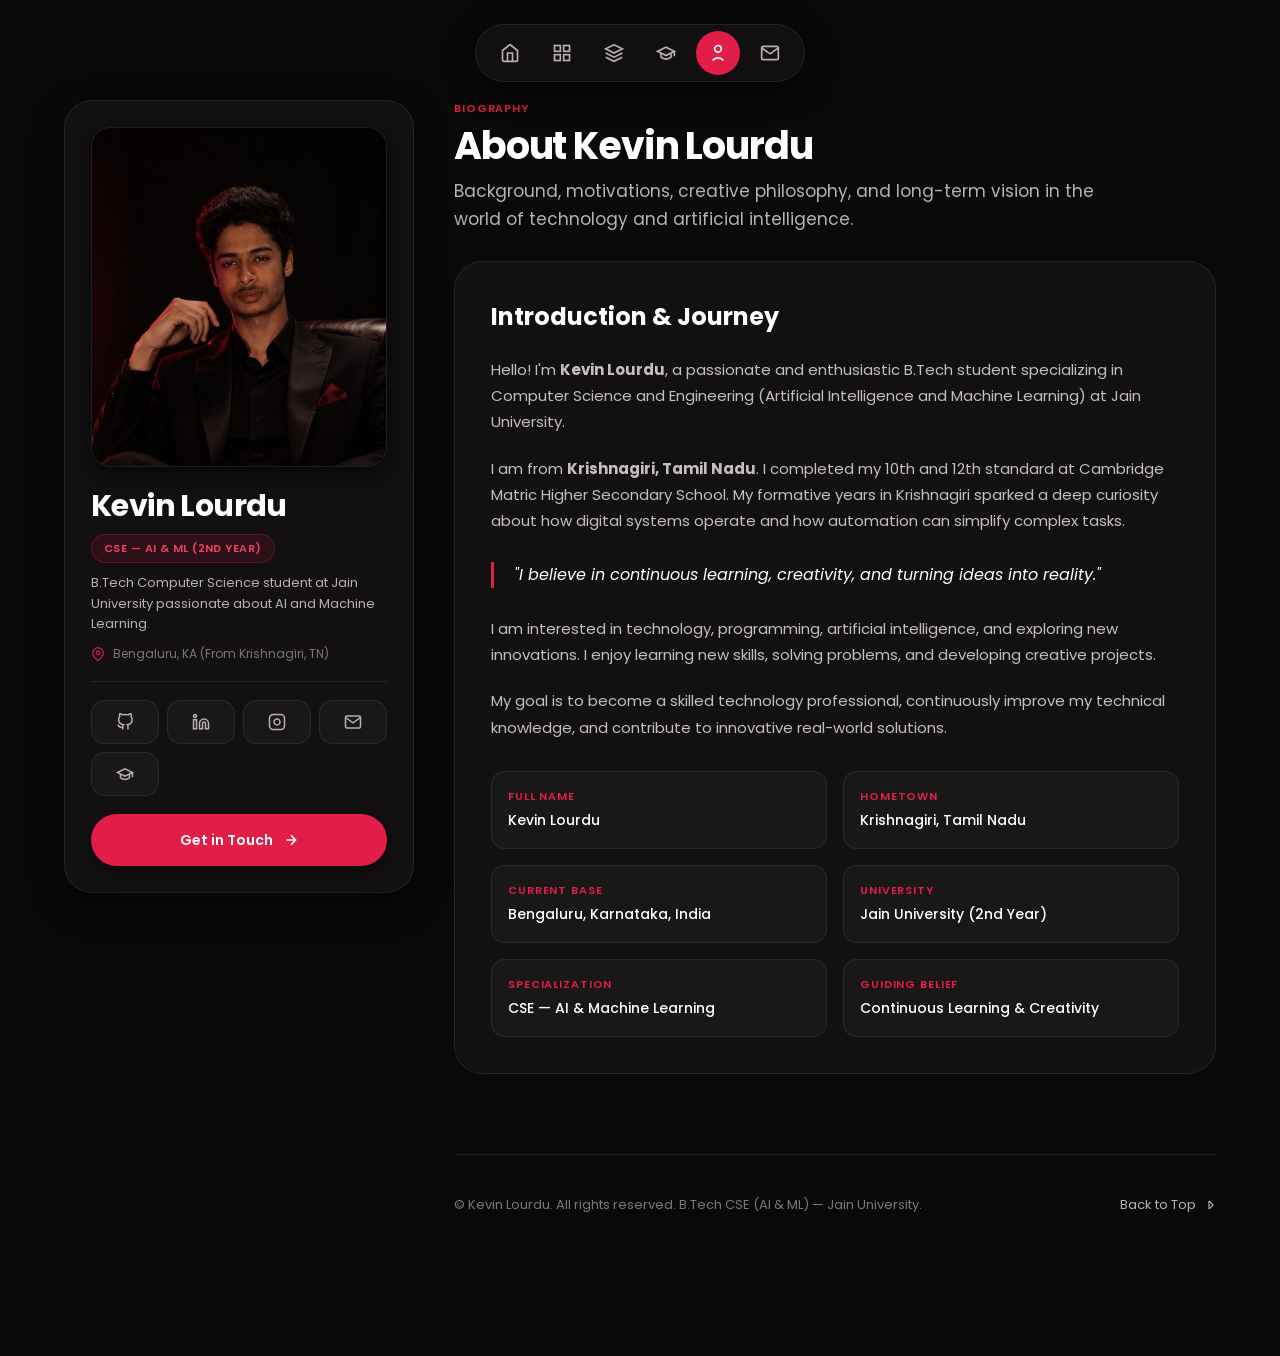
==== commit bf92f32f: "Add GitHub profile links, connect channels, and configure .gitignore" ====
--- a/about.html
+++ b/about.html
@@ -56,6 +56,9 @@
           </div>
         </div>
         <div class="social-pills-row">
+          <a href="https://github.com/KEVINLOURDU" target="_blank" rel="noopener" class="social-link-btn" aria-label="GitHub">
+            <svg viewBox="0 0 24 24" fill="none" stroke="currentColor" stroke-width="2"><path d="M9 19c-5 1.5-5-2.5-7-3m14 6v-3.87a3.37 3.37 0 0 0-.94-2.61c3.14-.35 6.44-1.54 6.44-7A5.44 5.44 0 0 0 20 4.77 5.07 5.07 0 0 0 19.91 1S18.73.65 16 2.48a13.38 13.38 0 0 0-7 0C6.27.65 5.09 1 5.09 1A5.07 5.07 0 0 0 5 4.77a5.44 5.44 0 0 0-1.5 3.78c0 5.42 3.3 6.61 6.44 7A3.37 3.37 0 0 0 9 18.13V22"></path></svg>
+          </a>
           <a href="https://www.linkedin.com/in/kevin-lourdu-a-3013b038b?utm_source=share_via&utm_content=profile&utm_medium=member_android" target="_blank" rel="noopener" class="social-link-btn" aria-label="LinkedIn">
             <svg viewBox="0 0 24 24" fill="none" stroke="currentColor" stroke-width="2"><path d="M16 8a6 6 0 0 1 6 6v7h-4v-7a2 2 0 0 0-2-2 2 2 0 0 0-2 2v7h-4v-7a6 6 0 0 1 6-6z"></path><rect x="2" y="9" width="4" height="12"></rect><circle cx="4" cy="4" r="2"></circle></svg>
           </a>
